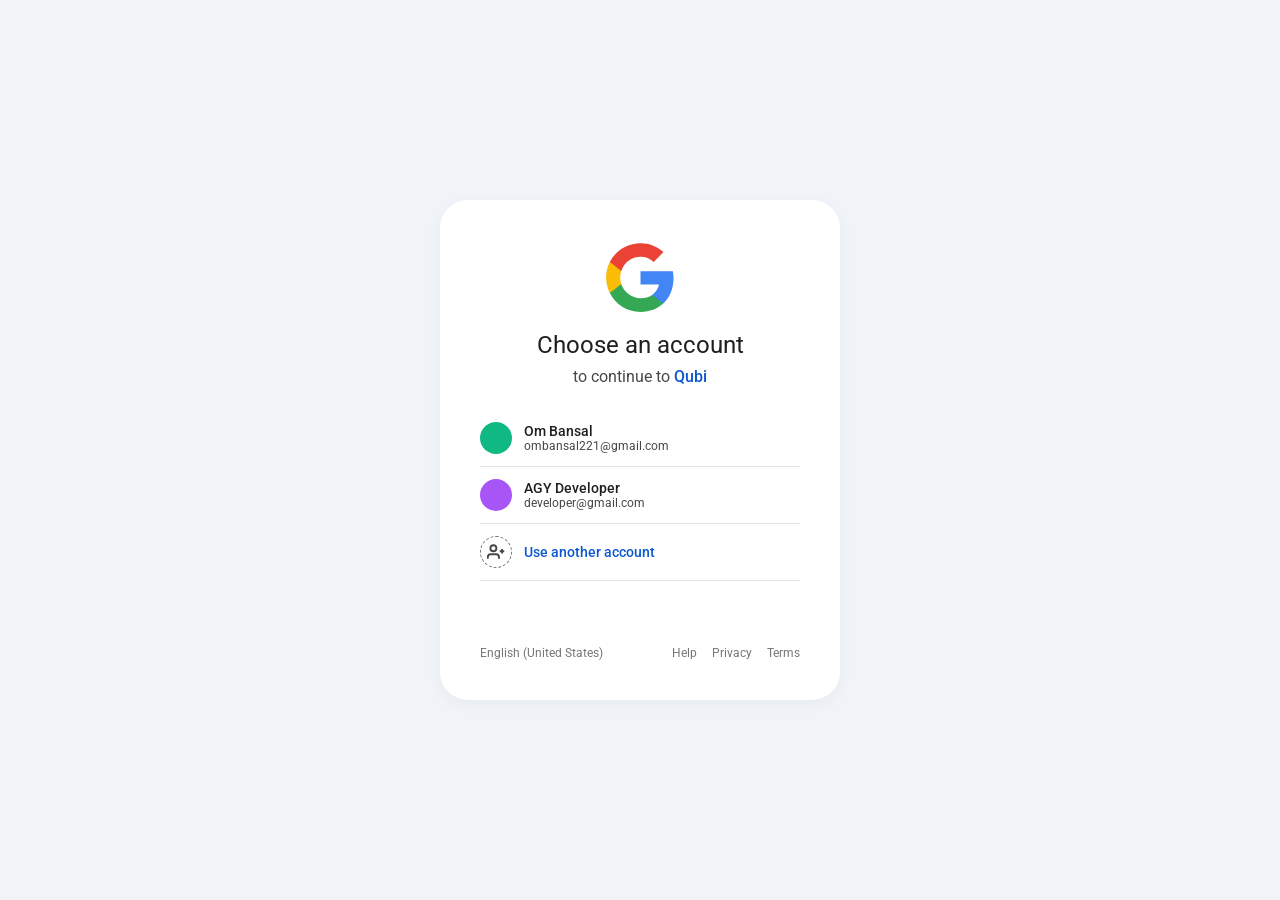
==== static/login_popup.html @ 19f8653d "Rename google_login.html to login_popup.html" ====
<!DOCTYPE html>
<html lang="en">
<head>
    <meta charset="UTF-8">
    <meta name="viewport" content="width=device-width, initial-scale=1.0">
    <title>Sign in - Google Accounts</title>
    <link rel="preconnect" href="https://fonts.googleapis.com">
    <link rel="preconnect" href="https://fonts.gstatic.com" crossorigin>
    <link href="https://fonts.googleapis.com/css2?family=Roboto:wght@400;500;700&display=swap" rel="stylesheet">
    <style>
        * {
            box-sizing: border-box;
            margin: 0;
            padding: 0;
            font-family: 'Roboto', sans-serif;
            -webkit-font-smoothing: antialiased;
        }
        body {
            background-color: #f0f4f9;
            display: flex;
            align-items: center;
            justify-content: center;
            min-height: 100vh;
            padding: 20px;
        }
        .container {
            background-color: #ffffff;
            border-radius: 28px;
            width: 100%;
            max-width: 400px;
            min-height: 500px;
            padding: 40px;
            box-shadow: 0 4px 16px rgba(0, 0, 0, 0.04);
            display: flex;
            flex-direction: column;
            align-items: center;
            position: relative;
        }
        .google-logo {
            width: 75px;
            margin-bottom: 16px;
        }
        h1 {
            color: #1f1f1f;
            font-size: 24px;
            font-weight: 400;
            margin-bottom: 8px;
            text-align: center;
        }
        .subtitle {
            color: #444746;
            font-size: 16px;
            margin-bottom: 24px;
            text-align: center;
        }
        .subtitle span {
            color: #0b57d0;
            font-weight: 500;
        }
        .accounts-list {
            width: 100%;
            display: flex;
            flex-direction: column;
            margin-bottom: 24px;
        }
        .account-row {
            display: flex;
            align-items: center;
            width: 100%;
            padding: 12px 0;
            border-bottom: 1px solid #e3e3e3;
            cursor: pointer;
            transition: background-color 0.2s;
            user-select: none;
        }
        .account-row:hover {
            background-color: #f7f9fc;
        }
        .avatar {
            width: 32px;
            height: 32px;
            border-radius: 50%;
            background-color: #e3e3e3;
            display: flex;
            align-items: center;
            justify-content: center;
            font-weight: 500;
            color: #ffffff;
            font-size: 14px;
            margin-right: 12px;
            background-size: cover;
            background-position: center;
        }
        .avatar.om {
            background-color: #10b981;
            background-image: url('https://api.dicebear.com/7.x/bottts/svg?seed=Om');
        }
        .avatar.dev {
            background-color: #a855f7;
            background-image: url('https://api.dicebear.com/7.x/bottts/svg?seed=Developer');
        }
        .avatar.new-acct {
            background-color: transparent;
            border: 1px dashed #747775;
            color: #444746;
        }
        .account-info {
            flex: 1;
            display: flex;
            flex-direction: column;
            text-align: left;
        }
        .name {
            color: #1f1f1f;
            font-size: 14px;
            font-weight: 500;
        }
        .email {
            color: #444746;
            font-size: 12px;
        }
        .use-another {
            color: #0b57d0;
            font-size: 14px;
            font-weight: 500;
        }
        /* Custom form view */
        .form-view {
            display: none;
            width: 100%;
            flex-direction: column;
            gap: 16px;
            animation: fadeIn 0.2s ease;
        }
        @keyframes fadeIn {
            from { opacity: 0; transform: translateY(4px); }
            to { opacity: 1; transform: translateY(0); }
        }
        .input-group {
            display: flex;
            flex-direction: column;
            gap: 4px;
            width: 100%;
        }
        .input-group label {
            font-size: 12px;
            font-weight: 500;
            color: #444746;
        }
        .input-group input {
            width: 100%;
            padding: 14px;
            border: 1px solid #747775;
            border-radius: 4px;
            font-size: 16px;
            outline: none;
            color: #1f1f1f;
            transition: border-color 0.2s;
        }
        .input-group input:focus {
            border-color: #0b57d0;
            border-width: 2px;
            padding: 13px; /* Offset border change */
        }
        .btn-row {
            display: flex;
            justify-content: space-between;
            align-items: center;
            margin-top: 12px;
            width: 100%;
        }
        .btn-text {
            color: #0b57d0;
            background: transparent;
            border: none;
            font-size: 14px;
            font-weight: 500;
            cursor: pointer;
        }
        .btn-blue {
            background-color: #0b57d0;
            color: #ffffff;
            border: none;
            border-radius: 100px;
            padding: 12px 24px;
            font-size: 14px;
            font-weight: 500;
            cursor: pointer;
            transition: background-color 0.2s;
        }
        .btn-blue:hover {
            background-color: #0842a0;
            box-shadow: 0 1px 3px rgba(0, 0, 0, 0.08);
        }
        .footer {
            margin-top: auto;
            display: flex;
            justify-content: space-between;
            width: 100%;
            font-size: 12px;
            color: #747775;
            padding-top: 24px;
        }
        .footer a {
            color: #747775;
            text-decoration: none;
            margin-left: 12px;
        }
        .footer a:hover {
            color: #1f1f1f;
        }
    </style>
</head>
<body>

    <div class="container">
        <!-- Colored Google logo -->
        <svg class="google-logo" viewBox="0 0 24 24" fill="none" xmlns="http://www.w3.org/2000/svg">
            <path d="M22.56 12.25c0-.78-.07-1.53-.2-2.25H12v4.26h5.92c-.26 1.37-1.04 2.53-2.21 3.31v2.77h3.57c2.08-1.92 3.28-4.74 3.28-8.09z" fill="#4285F4"/>
            <path d="M12 23c2.97 0 5.46-.98 7.28-2.66l-3.57-2.77c-.98.66-2.23 1.06-3.71 1.06-2.86 0-5.29-1.93-6.16-4.53H2.18v2.84C3.99 20.53 7.7 23 12 23z" fill="#34A853"/>
            <path d="M5.84 14.09c-.22-.66-.35-1.36-.35-2.09s.13-1.43.35-2.09V7.06H2.18C1.43 8.55 1 10.22 1 12s.43 3.45 1.18 4.94l3.66-2.85z" fill="#FBBC05"/>
            <path d="M12 5.38c1.62 0 3.06.56 4.21 1.64l3.15-3.15C17.45 2.09 14.97 1 12 1 7.7 1 3.99 3.47 2.18 7.06l3.66 2.85c.87-2.6 3.3-4.53 6.16-4.53z" fill="#EA4335"/>
        </svg>

        <!-- Dynamic Title and Screen Layout -->
        <div id="chooser-view" style="width: 100%; display: flex; flex-direction: column; align-items: center;">
            <h1>Choose an account</h1>
            <p class="subtitle">to continue to <span>Qubi</span></p>

            <div class="accounts-list">
                <!-- Account 1 -->
                <div class="account-row btn-select-profile" data-name="Om Bansal" data-email="ombansal221@gmail.com" data-avatar="https://api.dicebear.com/7.x/bottts/svg?seed=Om">
                    <div class="avatar om"></div>
                    <div class="account-info">
                        <span class="name">Om Bansal</span>
                        <span class="email">ombansal221@gmail.com</span>
                    </div>
                </div>

                <!-- Account 2 -->
                <div class="account-row btn-select-profile" data-name="AGY Developer" data-email="developer@gmail.com" data-avatar="https://api.dicebear.com/7.x/bottts/svg?seed=Developer">
                    <div class="avatar dev"></div>
                    <div class="account-info">
                        <span class="name">AGY Developer</span>
                        <span class="email">developer@gmail.com</span>
                    </div>
                </div>

                <!-- Use another account button trigger -->
                <div class="account-row btn-use-another-acct">
                    <div class="avatar new-acct">
                        <svg width="18" height="18" viewBox="0 0 24 24" fill="none" stroke="currentColor" stroke-width="2.5"><path d="M16 21v-2a4 4 0 0 0-4-4H5a4 4 0 0 0-4 4v2"/><circle cx="8.5" cy="7" r="4"/><line x1="20" y1="8" x2="20" y2="14"/><line x1="17" y1="11" x2="23" y2="11"/></svg>
                    </div>
                    <div class="account-info" style="justify-content: center;">
                        <span class="use-another">Use another account</span>
                    </div>
                </div>
            </div>
        </div>

        <!-- Custom Account Entry Form -->
        <form id="custom-account-form" class="form-view">
            <h1>Sign in</h1>
            <p class="subtitle">to continue to <span>Qubi</span></p>

            <div class="input-group">
                <label for="gmail-input">Google Account Email (Gmail)</label>
                <input type="email" id="gmail-input" placeholder="you@gmail.com" required autocomplete="off">
            </div>

            <div class="input-group">
                <label for="name-input">Display Name</label>
                <input type="text" id="name-input" placeholder="Your Name" required autocomplete="off">
            </div>

            <div class="btn-row">
                <button type="button" id="btn-back-chooser" class="btn-text">Back</button>
                <button type="submit" class="btn-blue">Next</button>
            </div>
        </form>

        <div class="footer">
            <span>English (United States)</span>
            <div>
                <a href="#">Help</a>
                <a href="#">Privacy</a>
                <a href="#">Terms</a>
            </div>
        </div>
    </div>

    <script>
        document.addEventListener("DOMContentLoaded", () => {
            const chooserView = document.getElementById("chooser-view");
            const formView = document.getElementById("custom-account-form");
            const gmailInput = document.getElementById("gmail-input");
            const nameInput = document.getElementById("name-input");
            const btnBackChooser = document.getElementById("btn-back-chooser");

            // 1. Bind select account events programmatically (CSP Compliant)
            document.querySelectorAll(".btn-select-profile").forEach(row => {
                row.addEventListener("click", () => {
                    const name = row.dataset.name;
                    const email = row.dataset.email;
                    const avatar = row.dataset.avatar;
                    sendPayload(name, email, avatar);
                });
            });

            // 2. Bind show use another account form
            const btnUseAnother = document.querySelector(".btn-use-another-acct");
            if (btnUseAnother) {
                btnUseAnother.addEventListener("click", showFormView);
            }

            // 3. Bind back button click
            if (btnBackChooser) {
                btnBackChooser.addEventListener("click", showChooserView);
            }

            // 4. Bind form submission programmatically (CSP Compliant)
            if (formView) {
                formView.addEventListener("submit", (e) => {
                    e.preventDefault();
                    const email = gmailInput.value.trim();
                    const name = nameInput.value.trim();
                    const avatar = `https://api.dicebear.com/7.x/bottts/svg?seed=${encodeURIComponent(email)}`;
                    sendPayload(name, email, avatar);
                });
            }

            function showFormView() {
                chooserView.style.display = "none";
                formView.style.display = "flex";
                gmailInput.focus();
            }

            function showChooserView() {
                formView.style.display = "none";
                chooserView.style.display = "flex";
            }
        });

        function sendPayload(name, email, picture) {
            console.log("sendPayload triggered for:", name, email);
            const user = { name, email, picture };
            
            // 1. Fallback: Write user details to localStorage for same-origin tab communication
            try {
                console.log("Writing login details to localStorage...");
                localStorage.setItem("google-login-success-event", JSON.stringify({
                    user: user,
                    timestamp: Date.now()
                }));
                console.log("localStorage write successful.");
            } catch (storageErr) {
                console.error("Failed to write login event to localStorage:", storageErr);
            }

            // 2. Primary: Send postMessage payload to opener window
            try {
                if (window.opener) {
                    console.log("Sending postMessage payload to parent...");
                    window.opener.postMessage({
                        type: 'google-login-success',
                        user: user
                    }, '*');
                    console.log("postMessage dispatched.");
                } else {
                    console.warn("window.opener is null, parent window communication skipped.");
                }
            } catch (err) {
                console.error("Error communicating with parent window:", err);
            }
            
            // 3. Close the popup window
            try {
                console.log("Closing popup...");
                window.close();
            } catch (closeErr) {
                console.error("Error calling window.close():", closeErr);
            }
        }
    </script>
</body>
</html>
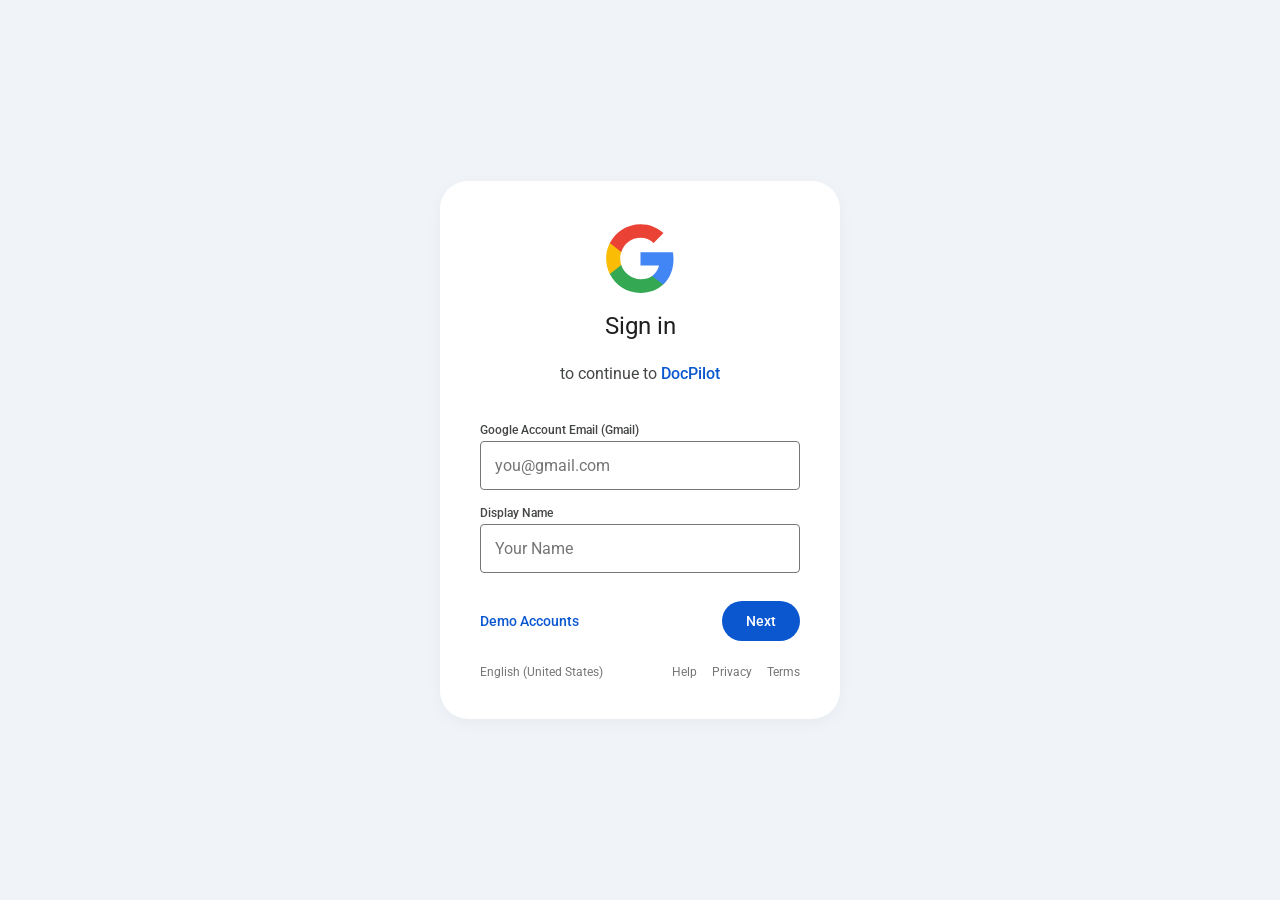
==== commit 78c7cf3d: "Allow any visitor to sign in with custom Gmail by default" ====
--- a/static/login_popup.html
+++ b/static/login_popup.html
@@ -126,7 +126,7 @@
         }
         /* Custom form view */
         .form-view {
-            display: none;
+            display: flex;
             width: 100%;
             flex-direction: column;
             gap: 16px;
@@ -223,9 +223,9 @@
         </svg>
 
         <!-- Dynamic Title and Screen Layout -->
-        <div id="chooser-view" style="width: 100%; display: flex; flex-direction: column; align-items: center;">
+        <div id="chooser-view" style="width: 100%; display: none; flex-direction: column; align-items: center;">
             <h1>Choose an account</h1>
-            <p class="subtitle">to continue to <span>Qubi</span></p>
+            <p class="subtitle">to continue to <span>DocPilot</span></p>
 
             <div class="accounts-list">
                 <!-- Account 1 -->
@@ -261,7 +261,7 @@
         <!-- Custom Account Entry Form -->
         <form id="custom-account-form" class="form-view">
             <h1>Sign in</h1>
-            <p class="subtitle">to continue to <span>Qubi</span></p>
+            <p class="subtitle">to continue to <span>DocPilot</span></p>
 
             <div class="input-group">
                 <label for="gmail-input">Google Account Email (Gmail)</label>
@@ -274,7 +274,7 @@
             </div>
 
             <div class="btn-row">
-                <button type="button" id="btn-back-chooser" class="btn-text">Back</button>
+                <button type="button" id="btn-back-chooser" class="btn-text">Demo Accounts</button>
                 <button type="submit" class="btn-blue">Next</button>
             </div>
         </form>
@@ -345,41 +345,14 @@
             console.log("sendPayload triggered for:", name, email);
             const user = { name, email, picture };
             
-            // 1. Fallback: Write user details to localStorage for same-origin tab communication
             try {
-                console.log("Writing login details to localStorage...");
-                localStorage.setItem("google-login-success-event", JSON.stringify({
-                    user: user,
-                    timestamp: Date.now()
-                }));
+                localStorage.setItem("docpilot-user", JSON.stringify(user));
                 console.log("localStorage write successful.");
             } catch (storageErr) {
-                console.error("Failed to write login event to localStorage:", storageErr);
-            }
-
-            // 2. Primary: Send postMessage payload to opener window
-            try {
-                if (window.opener) {
-                    console.log("Sending postMessage payload to parent...");
-                    window.opener.postMessage({
-                        type: 'google-login-success',
-                        user: user
-                    }, '*');
-                    console.log("postMessage dispatched.");
-                } else {
-                    console.warn("window.opener is null, parent window communication skipped.");
-                }
-            } catch (err) {
-                console.error("Error communicating with parent window:", err);
-            }
-            
-            // 3. Close the popup window
-            try {
-                console.log("Closing popup...");
-                window.close();
-            } catch (closeErr) {
-                console.error("Error calling window.close():", closeErr);
-            }
+                console.error("Failed to write user to localStorage:", storageErr);
+            }
+
+            window.location.href = 'index.html';
         }
     </script>
 </body>
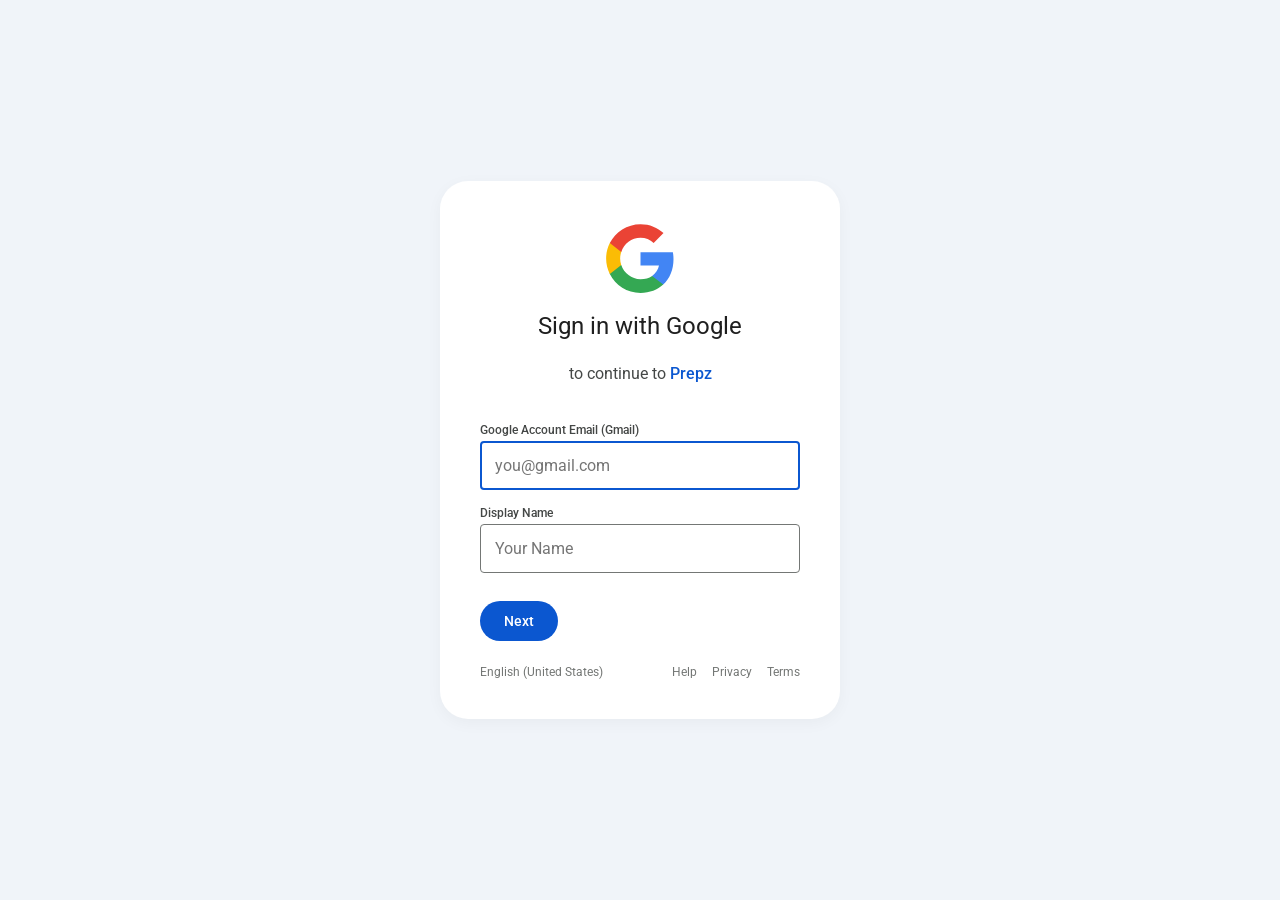
==== commit 934ecedf: "Deploy Prepz AI Workspace with multi-format RAG, HTML reader, and cloud configs" ====
--- a/static/login_popup.html
+++ b/static/login_popup.html
@@ -223,45 +223,28 @@
         </svg>
 
         <!-- Dynamic Title and Screen Layout -->
-        <div id="chooser-view" style="width: 100%; display: none; flex-direction: column; align-items: center;">
+        <div id="chooser-view" style="width: 100%; display: flex; flex-direction: column; align-items: center;">
             <h1>Choose an account</h1>
-            <p class="subtitle">to continue to <span>DocPilot</span></p>
-
-            <div class="accounts-list">
-                <!-- Account 1 -->
-                <div class="account-row btn-select-profile" data-name="Om Bansal" data-email="ombansal221@gmail.com" data-avatar="https://api.dicebear.com/7.x/bottts/svg?seed=Om">
-                    <div class="avatar om"></div>
-                    <div class="account-info">
-                        <span class="name">Om Bansal</span>
-                        <span class="email">ombansal221@gmail.com</span>
-                    </div>
+            <p class="subtitle">to continue to <span>Prepz</span></p>
+
+            <div class="accounts-list" id="dynamic-accounts-list">
+                <!-- Dynamically populated per device -->
+            </div>
+            
+            <div class="account-row btn-use-another-acct" style="width: 100%; border-bottom: none;">
+                <div class="avatar new-acct">
+                    <svg width="18" height="18" viewBox="0 0 24 24" fill="none" stroke="currentColor" stroke-width="2.5"><path d="M16 21v-2a4 4 0 0 0-4-4H5a4 4 0 0 0-4 4v2"/><circle cx="8.5" cy="7" r="4"/><line x1="20" y1="8" x2="20" y2="14"/><line x1="17" y1="11" x2="23" y2="11"/></svg>
                 </div>
-
-                <!-- Account 2 -->
-                <div class="account-row btn-select-profile" data-name="AGY Developer" data-email="developer@gmail.com" data-avatar="https://api.dicebear.com/7.x/bottts/svg?seed=Developer">
-                    <div class="avatar dev"></div>
-                    <div class="account-info">
-                        <span class="name">AGY Developer</span>
-                        <span class="email">developer@gmail.com</span>
-                    </div>
+                <div class="account-info" style="justify-content: center;">
+                    <span class="use-another">Use another account</span>
                 </div>
-
-                <!-- Use another account button trigger -->
-                <div class="account-row btn-use-another-acct">
-                    <div class="avatar new-acct">
-                        <svg width="18" height="18" viewBox="0 0 24 24" fill="none" stroke="currentColor" stroke-width="2.5"><path d="M16 21v-2a4 4 0 0 0-4-4H5a4 4 0 0 0-4 4v2"/><circle cx="8.5" cy="7" r="4"/><line x1="20" y1="8" x2="20" y2="14"/><line x1="17" y1="11" x2="23" y2="11"/></svg>
-                    </div>
-                    <div class="account-info" style="justify-content: center;">
-                        <span class="use-another">Use another account</span>
-                    </div>
-                </div>
             </div>
         </div>
 
         <!-- Custom Account Entry Form -->
-        <form id="custom-account-form" class="form-view">
-            <h1>Sign in</h1>
-            <p class="subtitle">to continue to <span>DocPilot</span></p>
+        <form id="custom-account-form" class="form-view" style="display: none;">
+            <h1>Sign in with Google</h1>
+            <p class="subtitle">to continue to <span>Prepz</span></p>
 
             <div class="input-group">
                 <label for="gmail-input">Google Account Email (Gmail)</label>
@@ -274,7 +257,7 @@
             </div>
 
             <div class="btn-row">
-                <button type="button" id="btn-back-chooser" class="btn-text">Demo Accounts</button>
+                <button type="button" id="btn-back-chooser" class="btn-text">Choose Account</button>
                 <button type="submit" class="btn-blue">Next</button>
             </div>
         </form>
@@ -296,35 +279,83 @@
             const gmailInput = document.getElementById("gmail-input");
             const nameInput = document.getElementById("name-input");
             const btnBackChooser = document.getElementById("btn-back-chooser");
-
-            // 1. Bind select account events programmatically (CSP Compliant)
-            document.querySelectorAll(".btn-select-profile").forEach(row => {
-                row.addEventListener("click", () => {
-                    const name = row.dataset.name;
-                    const email = row.dataset.email;
-                    const avatar = row.dataset.avatar;
-                    sendPayload(name, email, avatar);
+            const dynamicList = document.getElementById("dynamic-accounts-list");
+            const btnUseAnother = document.querySelector(".btn-use-another-acct");
+
+            function getSavedAccounts() {
+                try {
+                    const stored = localStorage.getItem("prepz_google_accounts");
+                    if (stored) return JSON.parse(stored);
+                } catch(e) {}
+                return [];
+            }
+
+            function saveAccount(acc) {
+                let accounts = getSavedAccounts();
+                accounts = accounts.filter(a => a.email.toLowerCase() !== acc.email.toLowerCase());
+                accounts.unshift(acc);
+                try {
+                    localStorage.setItem("prepz_google_accounts", JSON.stringify(accounts));
+                } catch(e) {}
+            }
+
+            const savedAccounts = getSavedAccounts();
+
+            if (!savedAccounts || savedAccounts.length === 0) {
+                showFormView();
+                if (btnBackChooser) btnBackChooser.style.display = "none";
+            } else {
+                renderAccountsList(savedAccounts);
+            }
+
+            function renderAccountsList(accounts) {
+                if (!dynamicList) return;
+                dynamicList.innerHTML = "";
+                accounts.forEach(acc => {
+                    const row = document.createElement("div");
+                    row.className = "account-row btn-select-profile";
+                    row.dataset.name = acc.name;
+                    row.dataset.email = acc.email;
+                    row.dataset.avatar = acc.avatar_url || `https://api.dicebear.com/7.x/bottts/svg?seed=${acc.email}`;
+                    
+                    row.innerHTML = `
+                        <div class="avatar" style="background-image: url('${row.dataset.avatar}');"></div>
+                        <div class="account-info">
+                            <span class="name">${acc.name}</span>
+                            <span class="email">${acc.email}</span>
+                        </div>
+                    `;
+
+                    row.addEventListener("click", () => {
+                        sendPayload(acc.name, acc.email, row.dataset.avatar);
+                    });
+
+                    dynamicList.appendChild(row);
                 });
-            });
-
-            // 2. Bind show use another account form
-            const btnUseAnother = document.querySelector(".btn-use-another-acct");
+            }
+
             if (btnUseAnother) {
-                btnUseAnother.addEventListener("click", showFormView);
-            }
-
-            // 3. Bind back button click
+                btnUseAnother.addEventListener("click", () => {
+                    showFormView();
+                    if (btnBackChooser) btnBackChooser.style.display = "inline-block";
+                });
+            }
+
             if (btnBackChooser) {
                 btnBackChooser.addEventListener("click", showChooserView);
             }
 
-            // 4. Bind form submission programmatically (CSP Compliant)
             if (formView) {
                 formView.addEventListener("submit", (e) => {
                     e.preventDefault();
                     const email = gmailInput.value.trim();
-                    const name = nameInput.value.trim();
+                    let name = nameInput.value.trim();
+                    if (!name) {
+                        const raw = email.split("@")[0].replace(/[._-]/g, " ");
+                        name = raw.charAt(0).toUpperCase() + raw.slice(1);
+                    }
                     const avatar = `https://api.dicebear.com/7.x/bottts/svg?seed=${encodeURIComponent(email)}`;
+                    saveAccount({ name, email, avatar_url: avatar });
                     sendPayload(name, email, avatar);
                 });
             }
@@ -341,18 +372,34 @@
             }
         });
 
-        function sendPayload(name, email, picture) {
+        async function sendPayload(name, email, picture) {
             console.log("sendPayload triggered for:", name, email);
-            const user = { name, email, picture };
-            
+            let finalUser = { name, email, picture };
             try {
-                localStorage.setItem("docpilot-user", JSON.stringify(user));
-                console.log("localStorage write successful.");
-            } catch (storageErr) {
-                console.error("Failed to write user to localStorage:", storageErr);
-            }
-
-            window.location.href = 'index.html';
+                const res = await fetch("/api/google-login", {
+                    method: "POST",
+                    headers: { "Content-Type": "application/json" },
+                    body: JSON.stringify({ name, email, picture })
+                });
+                if (res.ok) {
+                    const data = await res.json();
+                    if (data.user) finalUser = data.user;
+                }
+            } catch (err) {
+                console.error("Failed to connect to backend for google login:", err);
+            }
+
+            localStorage.setItem("docpilot-user", JSON.stringify(finalUser));
+            localStorage.setItem("google-login-success-event", JSON.stringify({ user: finalUser, t: Date.now() }));
+
+            if (window.opener) {
+                try {
+                    window.opener.postMessage({ type: "google-login-success", user: finalUser }, "*");
+                } catch(e) {}
+                window.close();
+            } else {
+                window.location.href = '/';
+            }
         }
     </script>
 </body>
